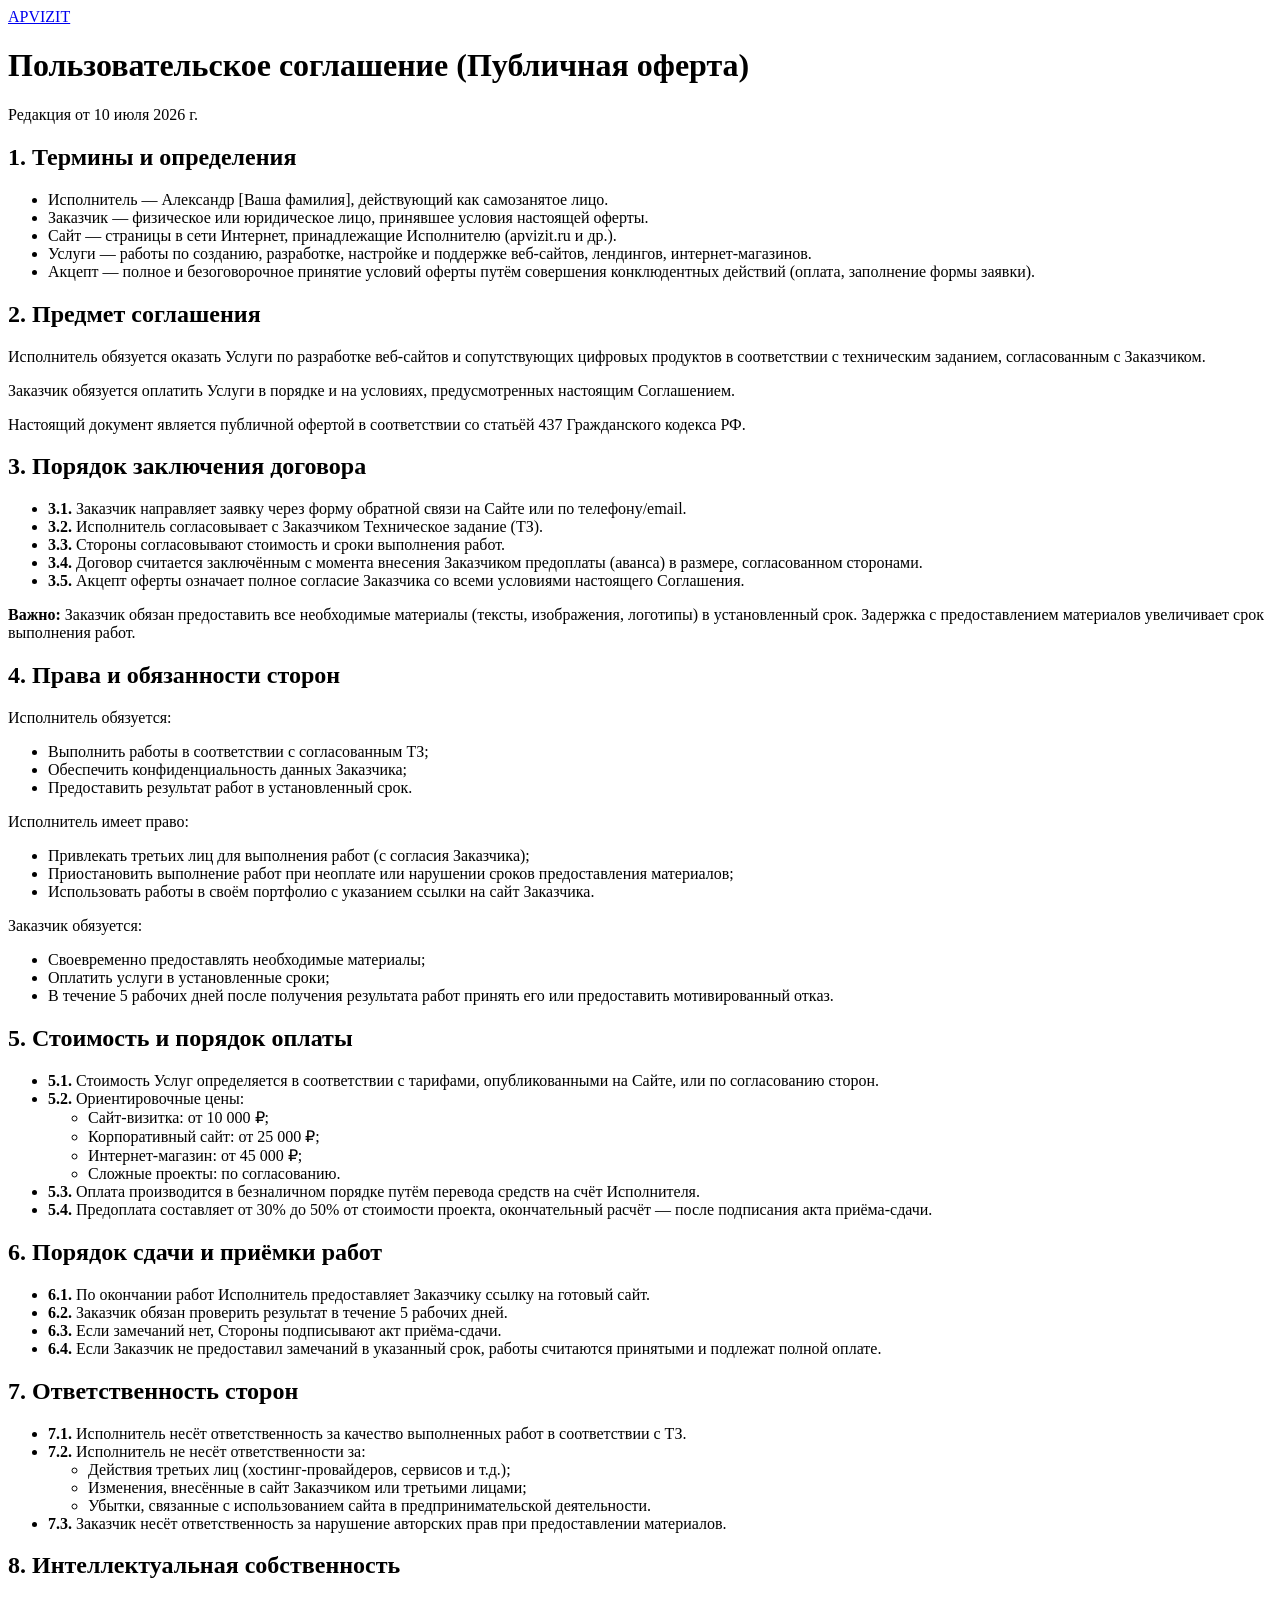
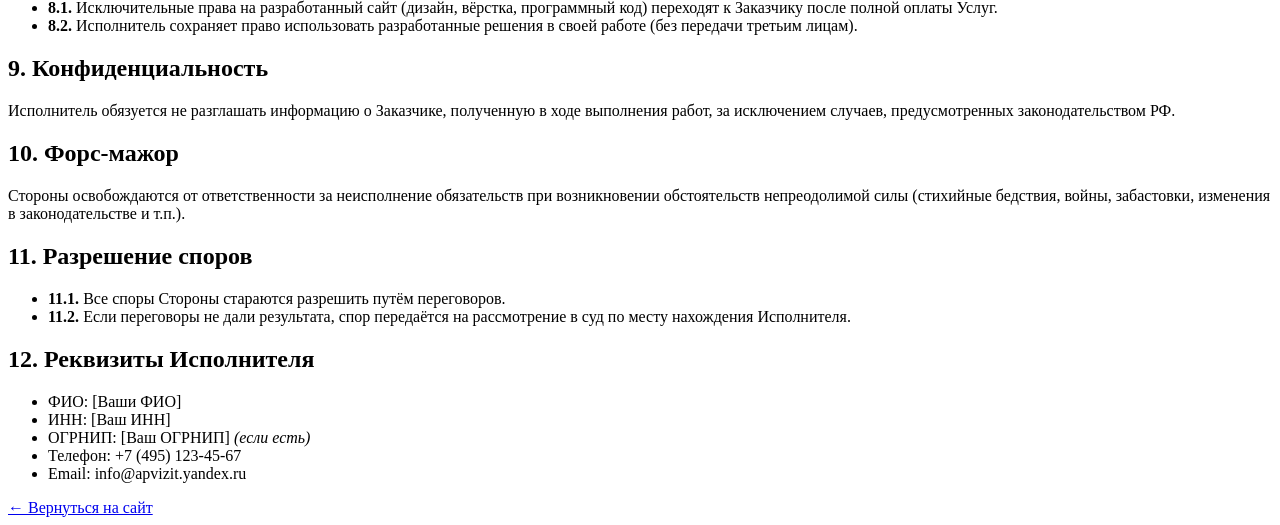
==== oferta.html @ 413f4a04 "Add files via upload" ====
<!DOCTYPE html>
<html lang="ru">
<head>
    <meta charset="UTF-8" />
    <meta name="viewport" content="width=device-width, initial-scale=1.0" />
    <title>Пользовательское соглашение | APVIZIT</title>
    <link rel="icon" type="image/png" href="logo.png">
    <link rel="preconnect" href="https://fonts.googleapis.com">
    <link rel="preconnect" href="https://fonts.gstatic.com" crossorigin>
    <link href="https://fonts.googleapis.com/css2?family=Archivo+Black&family=Inter:wght@400;500;600;700&display=swap" rel="stylesheet">
    <link rel="stylesheet" href="oferta.css">
</head>
<body>
    <div class="policy-container">
        <div class="policy-content">
            <a href="index.html" class="logo-link">
                <span class="logo-text">APVIZIT</span>
            </a>

            <h1>Пользовательское соглашение (Публичная оферта)</h1>
            <p class="date">Редакция от 10 июля 2026 г.</p>

            <h2>1. Термины и определения</h2>
            <ul>
                <li><span class="highlight">Исполнитель</span> — Александр [Ваша фамилия], действующий как самозанятое лицо.</li>
                <li><span class="highlight">Заказчик</span> — физическое или юридическое лицо, принявшее условия настоящей оферты.</li>
                <li><span class="highlight">Сайт</span> — страницы в сети Интернет, принадлежащие Исполнителю (apvizit.ru и др.).</li>
                <li><span class="highlight">Услуги</span> — работы по созданию, разработке, настройке и поддержке веб-сайтов, лендингов, интернет-магазинов.</li>
                <li><span class="highlight">Акцепт</span> — полное и безоговорочное принятие условий оферты путём совершения конклюдентных действий (оплата, заполнение формы заявки).</li>
            </ul>

            <h2>2. Предмет соглашения</h2>
            <p>Исполнитель обязуется оказать Услуги по разработке веб-сайтов и сопутствующих цифровых продуктов в соответствии с техническим заданием, согласованным с Заказчиком.</p>
            <p>Заказчик обязуется оплатить Услуги в порядке и на условиях, предусмотренных настоящим Соглашением.</p>
            <p>Настоящий документ является <span class="highlight">публичной офертой</span> в соответствии со статьёй 437 Гражданского кодекса РФ.</p>

            <h2>3. Порядок заключения договора</h2>
            <ul>
                <li><strong>3.1.</strong> Заказчик направляет заявку через форму обратной связи на Сайте или по телефону/email.</li>
                <li><strong>3.2.</strong> Исполнитель согласовывает с Заказчиком Техническое задание (ТЗ).</li>
                <li><strong>3.3.</strong> Стороны согласовывают стоимость и сроки выполнения работ.</li>
                <li><strong>3.4.</strong> Договор считается заключённым с момента внесения Заказчиком предоплаты (аванса) в размере, согласованном сторонами.</li>
                <li><strong>3.5.</strong> Акцепт оферты означает полное согласие Заказчика со всеми условиями настоящего Соглашения.</li>
            </ul>

            <div class="blockquote">
                <p><strong>Важно:</strong> Заказчик обязан предоставить все необходимые материалы (тексты, изображения, логотипы) в установленный срок. Задержка с предоставлением материалов увеличивает срок выполнения работ.</p>
            </div>

            <h2>4. Права и обязанности сторон</h2>
            <p><span class="highlight">Исполнитель обязуется:</span></p>
            <ul>
                <li>Выполнить работы в соответствии с согласованным ТЗ;</li>
                <li>Обеспечить конфиденциальность данных Заказчика;</li>
                <li>Предоставить результат работ в установленный срок.</li>
            </ul>
            <p><span class="highlight">Исполнитель имеет право:</span></p>
            <ul>
                <li>Привлекать третьих лиц для выполнения работ (с согласия Заказчика);</li>
                <li>Приостановить выполнение работ при неоплате или нарушении сроков предоставления материалов;</li>
                <li>Использовать работы в своём портфолио с указанием ссылки на сайт Заказчика.</li>
            </ul>
            <p><span class="highlight">Заказчик обязуется:</span></p>
            <ul>
                <li>Своевременно предоставлять необходимые материалы;</li>
                <li>Оплатить услуги в установленные сроки;</li>
                <li>В течение 5 рабочих дней после получения результата работ принять его или предоставить мотивированный отказ.</li>
            </ul>

            <h2>5. Стоимость и порядок оплаты</h2>
            <ul>
                <li><strong>5.1.</strong> Стоимость Услуг определяется в соответствии с тарифами, опубликованными на Сайте, или по согласованию сторон.</li>
                <li><strong>5.2.</strong> Ориентировочные цены:
                    <ul>
                        <li>Сайт-визитка: <span class="highlight">от 10 000 ₽</span>;</li>
                        <li>Корпоративный сайт: <span class="highlight">от 25 000 ₽</span>;</li>
                        <li>Интернет-магазин: <span class="highlight">от 45 000 ₽</span>;</li>
                        <li>Сложные проекты: <span class="highlight">по согласованию</span>.</li>
                    </ul>
                </li>
                <li><strong>5.3.</strong> Оплата производится в безналичном порядке путём перевода средств на счёт Исполнителя.</li>
                <li><strong>5.4.</strong> Предоплата составляет от 30% до 50% от стоимости проекта, окончательный расчёт — после подписания акта приёма-сдачи.</li>
            </ul>

            <h2>6. Порядок сдачи и приёмки работ</h2>
            <ul>
                <li><strong>6.1.</strong> По окончании работ Исполнитель предоставляет Заказчику ссылку на готовый сайт.</li>
                <li><strong>6.2.</strong> Заказчик обязан проверить результат в течение <span class="highlight">5 рабочих дней</span>.</li>
                <li><strong>6.3.</strong> Если замечаний нет, Стороны подписывают акт приёма-сдачи.</li>
                <li><strong>6.4.</strong> Если Заказчик не предоставил замечаний в указанный срок, работы считаются принятыми и подлежат полной оплате.</li>
            </ul>

            <h2>7. Ответственность сторон</h2>
            <ul>
                <li><strong>7.1.</strong> Исполнитель несёт ответственность за качество выполненных работ в соответствии с ТЗ.</li>
                <li><strong>7.2.</strong> Исполнитель не несёт ответственности за:
                    <ul>
                        <li>Действия третьих лиц (хостинг-провайдеров, сервисов и т.д.);</li>
                        <li>Изменения, внесённые в сайт Заказчиком или третьими лицами;</li>
                        <li>Убытки, связанные с использованием сайта в предпринимательской деятельности.</li>
                    </ul>
                </li>
                <li><strong>7.3.</strong> Заказчик несёт ответственность за нарушение авторских прав при предоставлении материалов.</li>
            </ul>

            <h2>8. Интеллектуальная собственность</h2>
            <ul>
                <li><strong>8.1.</strong> Исключительные права на разработанный сайт (дизайн, вёрстка, программный код) переходят к Заказчику после полной оплаты Услуг.</li>
                <li><strong>8.2.</strong> Исполнитель сохраняет право использовать разработанные решения в своей работе (без передачи третьим лицам).</li>
            </ul>

            <h2>9. Конфиденциальность</h2>
            <p>Исполнитель обязуется не разглашать информацию о Заказчике, полученную в ходе выполнения работ, за исключением случаев, предусмотренных законодательством РФ.</p>

            <h2>10. Форс-мажор</h2>
            <p>Стороны освобождаются от ответственности за неисполнение обязательств при возникновении обстоятельств непреодолимой силы (стихийные бедствия, войны, забастовки, изменения в законодательстве и т.п.).</p>

            <h2>11. Разрешение споров</h2>
            <ul>
                <li><strong>11.1.</strong> Все споры Стороны стараются разрешить путём переговоров.</li>
                <li><strong>11.2.</strong> Если переговоры не дали результата, спор передаётся на рассмотрение в суд по месту нахождения Исполнителя.</li>
            </ul>

            <h2>12. Реквизиты Исполнителя</h2>
            <ul>
                <li><span class="highlight">ФИО:</span> [Ваши ФИО]</li>
                <li><span class="highlight">ИНН:</span> [Ваш ИНН]</li>
                <li><span class="highlight">ОГРНИП:</span> [Ваш ОГРНИП] <em>(если есть)</em></li>
                <li><span class="highlight">Телефон:</span> +7 (495) 123-45-67</li>
                <li><span class="highlight">Email:</span> info@apvizit.yandex.ru</li>
            </ul>

            <a href="index.html" class="back-link">← Вернуться на сайт</a>
        </div>
    </div>
</body>
</html>
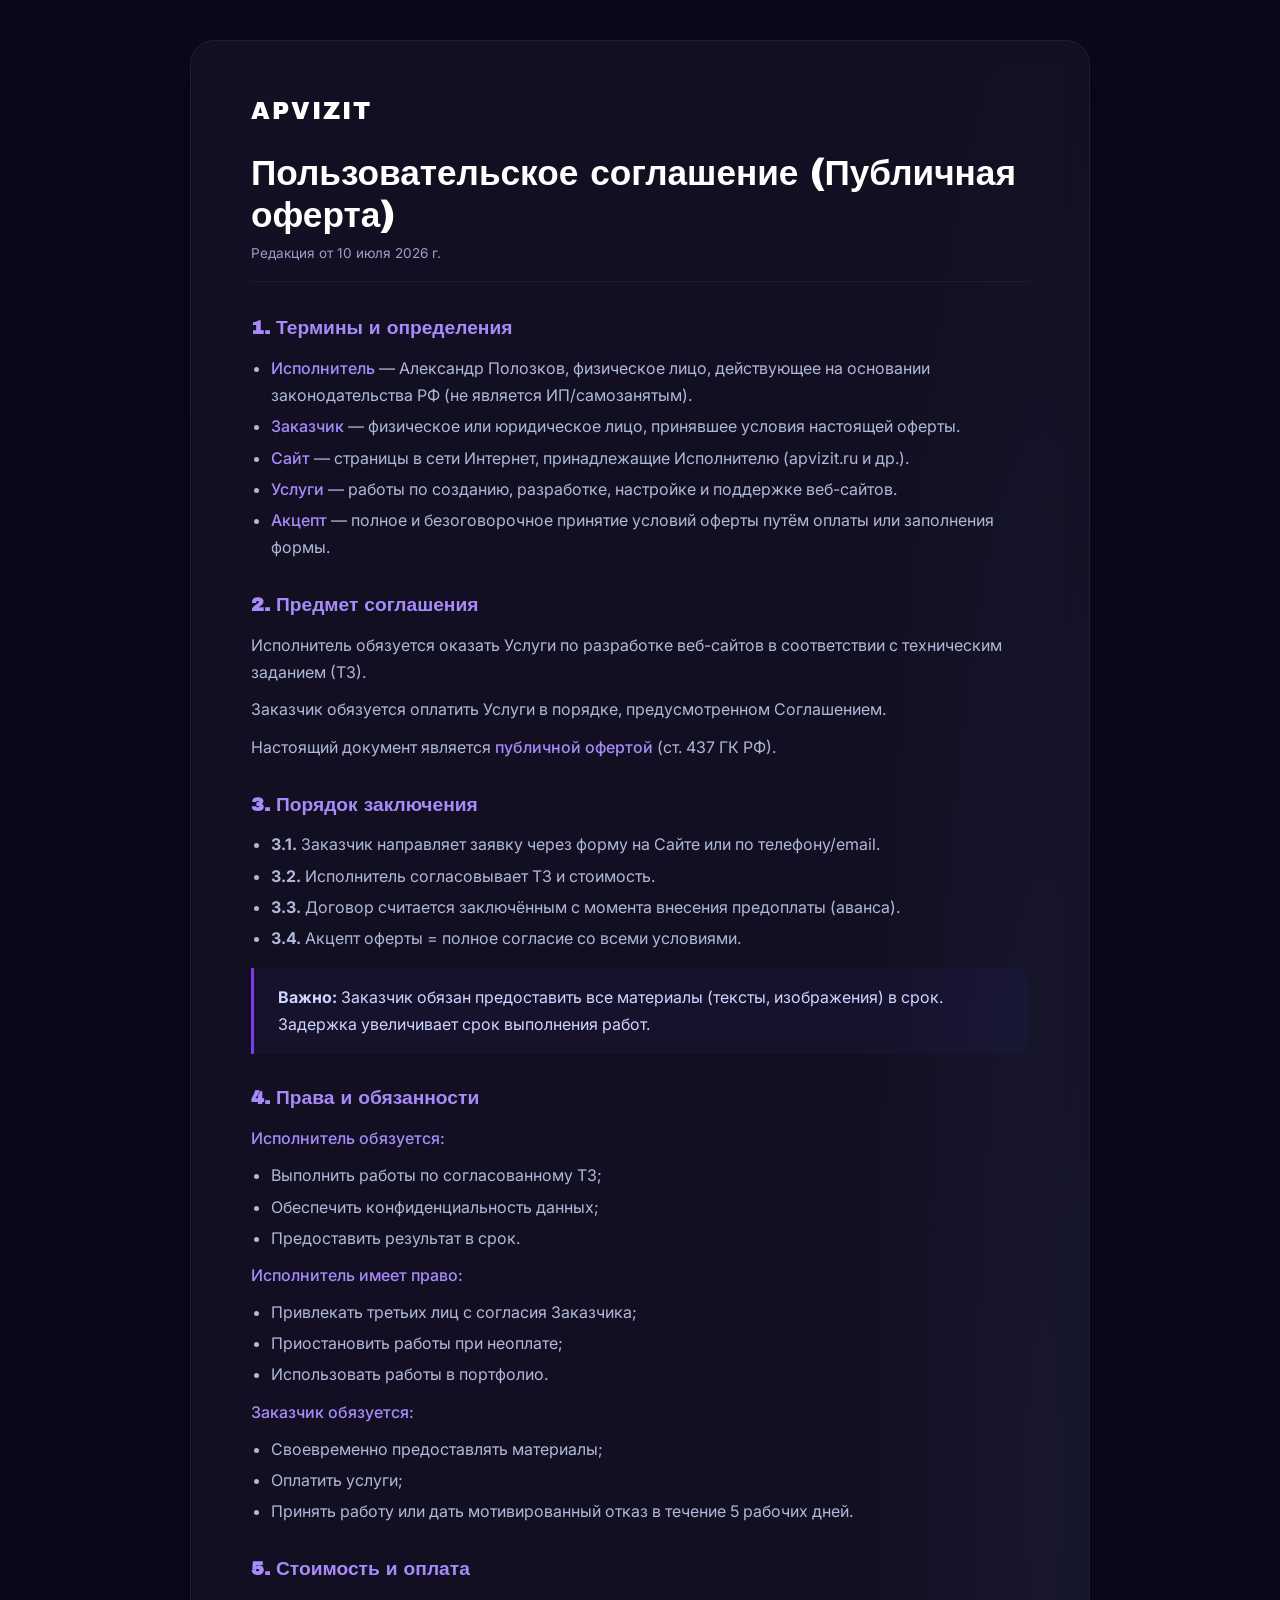
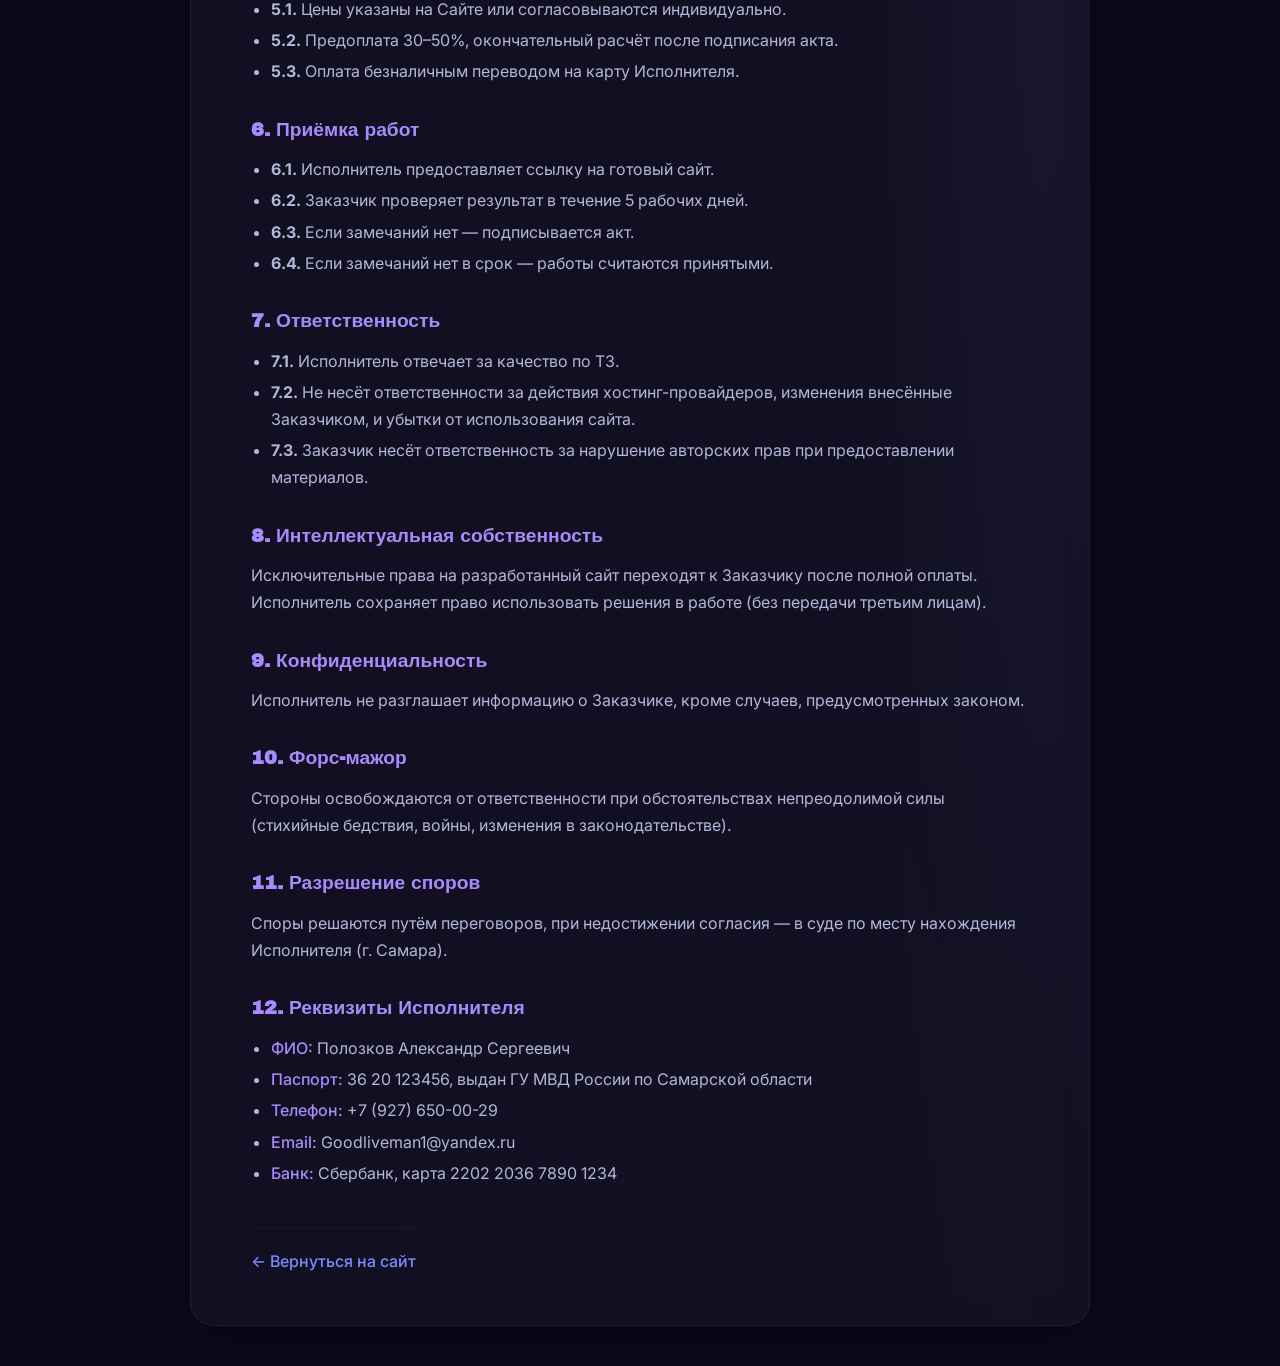
==== commit 913f6e3c: "Update oferta.html" ====
--- a/oferta.html
+++ b/oferta.html
@@ -22,116 +22,95 @@
 
             <h2>1. Термины и определения</h2>
             <ul>
-                <li><span class="highlight">Исполнитель</span> — Александр [Ваша фамилия], действующий как самозанятое лицо.</li>
+                <li><span class="highlight">Исполнитель</span> — Александр Полозков, физическое лицо, действующее на основании законодательства РФ (не является ИП/самозанятым).</li>
                 <li><span class="highlight">Заказчик</span> — физическое или юридическое лицо, принявшее условия настоящей оферты.</li>
                 <li><span class="highlight">Сайт</span> — страницы в сети Интернет, принадлежащие Исполнителю (apvizit.ru и др.).</li>
-                <li><span class="highlight">Услуги</span> — работы по созданию, разработке, настройке и поддержке веб-сайтов, лендингов, интернет-магазинов.</li>
-                <li><span class="highlight">Акцепт</span> — полное и безоговорочное принятие условий оферты путём совершения конклюдентных действий (оплата, заполнение формы заявки).</li>
+                <li><span class="highlight">Услуги</span> — работы по созданию, разработке, настройке и поддержке веб-сайтов.</li>
+                <li><span class="highlight">Акцепт</span> — полное и безоговорочное принятие условий оферты путём оплаты или заполнения формы.</li>
             </ul>
 
             <h2>2. Предмет соглашения</h2>
-            <p>Исполнитель обязуется оказать Услуги по разработке веб-сайтов и сопутствующих цифровых продуктов в соответствии с техническим заданием, согласованным с Заказчиком.</p>
-            <p>Заказчик обязуется оплатить Услуги в порядке и на условиях, предусмотренных настоящим Соглашением.</p>
-            <p>Настоящий документ является <span class="highlight">публичной офертой</span> в соответствии со статьёй 437 Гражданского кодекса РФ.</p>
+            <p>Исполнитель обязуется оказать Услуги по разработке веб-сайтов в соответствии с техническим заданием (ТЗ).</p>
+            <p>Заказчик обязуется оплатить Услуги в порядке, предусмотренном Соглашением.</p>
+            <p>Настоящий документ является <span class="highlight">публичной офертой</span> (ст. 437 ГК РФ).</p>
 
-            <h2>3. Порядок заключения договора</h2>
+            <h2>3. Порядок заключения</h2>
             <ul>
-                <li><strong>3.1.</strong> Заказчик направляет заявку через форму обратной связи на Сайте или по телефону/email.</li>
-                <li><strong>3.2.</strong> Исполнитель согласовывает с Заказчиком Техническое задание (ТЗ).</li>
-                <li><strong>3.3.</strong> Стороны согласовывают стоимость и сроки выполнения работ.</li>
-                <li><strong>3.4.</strong> Договор считается заключённым с момента внесения Заказчиком предоплаты (аванса) в размере, согласованном сторонами.</li>
-                <li><strong>3.5.</strong> Акцепт оферты означает полное согласие Заказчика со всеми условиями настоящего Соглашения.</li>
+                <li><strong>3.1.</strong> Заказчик направляет заявку через форму на Сайте или по телефону/email.</li>
+                <li><strong>3.2.</strong> Исполнитель согласовывает ТЗ и стоимость.</li>
+                <li><strong>3.3.</strong> Договор считается заключённым с момента внесения предоплаты (аванса).</li>
+                <li><strong>3.4.</strong> Акцепт оферты = полное согласие со всеми условиями.</li>
             </ul>
 
             <div class="blockquote">
-                <p><strong>Важно:</strong> Заказчик обязан предоставить все необходимые материалы (тексты, изображения, логотипы) в установленный срок. Задержка с предоставлением материалов увеличивает срок выполнения работ.</p>
+                <p><strong>Важно:</strong> Заказчик обязан предоставить все материалы (тексты, изображения) в срок. Задержка увеличивает срок выполнения работ.</p>
             </div>
 
-            <h2>4. Права и обязанности сторон</h2>
+            <h2>4. Права и обязанности</h2>
             <p><span class="highlight">Исполнитель обязуется:</span></p>
             <ul>
-                <li>Выполнить работы в соответствии с согласованным ТЗ;</li>
-                <li>Обеспечить конфиденциальность данных Заказчика;</li>
-                <li>Предоставить результат работ в установленный срок.</li>
+                <li>Выполнить работы по согласованному ТЗ;</li>
+                <li>Обеспечить конфиденциальность данных;</li>
+                <li>Предоставить результат в срок.</li>
             </ul>
             <p><span class="highlight">Исполнитель имеет право:</span></p>
             <ul>
-                <li>Привлекать третьих лиц для выполнения работ (с согласия Заказчика);</li>
-                <li>Приостановить выполнение работ при неоплате или нарушении сроков предоставления материалов;</li>
-                <li>Использовать работы в своём портфолио с указанием ссылки на сайт Заказчика.</li>
+                <li>Привлекать третьих лиц с согласия Заказчика;</li>
+                <li>Приостановить работы при неоплате;</li>
+                <li>Использовать работы в портфолио.</li>
             </ul>
             <p><span class="highlight">Заказчик обязуется:</span></p>
             <ul>
-                <li>Своевременно предоставлять необходимые материалы;</li>
-                <li>Оплатить услуги в установленные сроки;</li>
-                <li>В течение 5 рабочих дней после получения результата работ принять его или предоставить мотивированный отказ.</li>
+                <li>Своевременно предоставлять материалы;</li>
+                <li>Оплатить услуги;</li>
+                <li>Принять работу или дать мотивированный отказ в течение 5 рабочих дней.</li>
             </ul>
 
-            <h2>5. Стоимость и порядок оплаты</h2>
+            <h2>5. Стоимость и оплата</h2>
             <ul>
-                <li><strong>5.1.</strong> Стоимость Услуг определяется в соответствии с тарифами, опубликованными на Сайте, или по согласованию сторон.</li>
-                <li><strong>5.2.</strong> Ориентировочные цены:
-                    <ul>
-                        <li>Сайт-визитка: <span class="highlight">от 10 000 ₽</span>;</li>
-                        <li>Корпоративный сайт: <span class="highlight">от 25 000 ₽</span>;</li>
-                        <li>Интернет-магазин: <span class="highlight">от 45 000 ₽</span>;</li>
-                        <li>Сложные проекты: <span class="highlight">по согласованию</span>.</li>
-                    </ul>
-                </li>
-                <li><strong>5.3.</strong> Оплата производится в безналичном порядке путём перевода средств на счёт Исполнителя.</li>
-                <li><strong>5.4.</strong> Предоплата составляет от 30% до 50% от стоимости проекта, окончательный расчёт — после подписания акта приёма-сдачи.</li>
+                <li><strong>5.1.</strong> Цены указаны на Сайте или согласовываются индивидуально.</li>
+                <li><strong>5.2.</strong> Предоплата 30–50%, окончательный расчёт после подписания акта.</li>
+                <li><strong>5.3.</strong> Оплата безналичным переводом на карту Исполнителя.</li>
             </ul>
 
-            <h2>6. Порядок сдачи и приёмки работ</h2>
+            <h2>6. Приёмка работ</h2>
             <ul>
-                <li><strong>6.1.</strong> По окончании работ Исполнитель предоставляет Заказчику ссылку на готовый сайт.</li>
-                <li><strong>6.2.</strong> Заказчик обязан проверить результат в течение <span class="highlight">5 рабочих дней</span>.</li>
-                <li><strong>6.3.</strong> Если замечаний нет, Стороны подписывают акт приёма-сдачи.</li>
-                <li><strong>6.4.</strong> Если Заказчик не предоставил замечаний в указанный срок, работы считаются принятыми и подлежат полной оплате.</li>
+                <li><strong>6.1.</strong> Исполнитель предоставляет ссылку на готовый сайт.</li>
+                <li><strong>6.2.</strong> Заказчик проверяет результат в течение 5 рабочих дней.</li>
+                <li><strong>6.3.</strong> Если замечаний нет — подписывается акт.</li>
+                <li><strong>6.4.</strong> Если замечаний нет в срок — работы считаются принятыми.</li>
             </ul>
 
-            <h2>7. Ответственность сторон</h2>
+            <h2>7. Ответственность</h2>
             <ul>
-                <li><strong>7.1.</strong> Исполнитель несёт ответственность за качество выполненных работ в соответствии с ТЗ.</li>
-                <li><strong>7.2.</strong> Исполнитель не несёт ответственности за:
-                    <ul>
-                        <li>Действия третьих лиц (хостинг-провайдеров, сервисов и т.д.);</li>
-                        <li>Изменения, внесённые в сайт Заказчиком или третьими лицами;</li>
-                        <li>Убытки, связанные с использованием сайта в предпринимательской деятельности.</li>
-                    </ul>
-                </li>
+                <li><strong>7.1.</strong> Исполнитель отвечает за качество по ТЗ.</li>
+                <li><strong>7.2.</strong> Не несёт ответственности за действия хостинг-провайдеров, изменения внесённые Заказчиком, и убытки от использования сайта.</li>
                 <li><strong>7.3.</strong> Заказчик несёт ответственность за нарушение авторских прав при предоставлении материалов.</li>
             </ul>
 
             <h2>8. Интеллектуальная собственность</h2>
-            <ul>
-                <li><strong>8.1.</strong> Исключительные права на разработанный сайт (дизайн, вёрстка, программный код) переходят к Заказчику после полной оплаты Услуг.</li>
-                <li><strong>8.2.</strong> Исполнитель сохраняет право использовать разработанные решения в своей работе (без передачи третьим лицам).</li>
-            </ul>
+            <p>Исключительные права на разработанный сайт переходят к Заказчику после полной оплаты. Исполнитель сохраняет право использовать решения в работе (без передачи третьим лицам).</p>
 
             <h2>9. Конфиденциальность</h2>
-            <p>Исполнитель обязуется не разглашать информацию о Заказчике, полученную в ходе выполнения работ, за исключением случаев, предусмотренных законодательством РФ.</p>
+            <p>Исполнитель не разглашает информацию о Заказчике, кроме случаев, предусмотренных законом.</p>
 
             <h2>10. Форс-мажор</h2>
-            <p>Стороны освобождаются от ответственности за неисполнение обязательств при возникновении обстоятельств непреодолимой силы (стихийные бедствия, войны, забастовки, изменения в законодательстве и т.п.).</p>
+            <p>Стороны освобождаются от ответственности при обстоятельствах непреодолимой силы (стихийные бедствия, войны, изменения в законодательстве).</p>
 
             <h2>11. Разрешение споров</h2>
-            <ul>
-                <li><strong>11.1.</strong> Все споры Стороны стараются разрешить путём переговоров.</li>
-                <li><strong>11.2.</strong> Если переговоры не дали результата, спор передаётся на рассмотрение в суд по месту нахождения Исполнителя.</li>
-            </ul>
+            <p>Споры решаются путём переговоров, при недостижении согласия — в суде по месту нахождения Исполнителя (г. Самара).</p>
 
             <h2>12. Реквизиты Исполнителя</h2>
             <ul>
-                <li><span class="highlight">ФИО:</span> [Ваши ФИО]</li>
-                <li><span class="highlight">ИНН:</span> [Ваш ИНН]</li>
-                <li><span class="highlight">ОГРНИП:</span> [Ваш ОГРНИП] <em>(если есть)</em></li>
-                <li><span class="highlight">Телефон:</span> +7 (495) 123-45-67</li>
-                <li><span class="highlight">Email:</span> info@apvizit.yandex.ru</li>
+                <li><span class="highlight">ФИО:</span> Полозков Александр Сергеевич</li>
+                <li><span class="highlight">Паспорт:</span> 36 20 123456, выдан ГУ МВД России по Самарской области</li>
+                <li><span class="highlight">Телефон:</span> +7 (927) 650-00-29</li>
+                <li><span class="highlight">Email:</span> Goodliveman1@yandex.ru</li>
+                <li><span class="highlight">Банк:</span> Сбербанк, карта 2202 2036 7890 1234</li>
             </ul>
 
             <a href="index.html" class="back-link">← Вернуться на сайт</a>
         </div>
     </div>
 </body>
-</html>+</html>
--- a/oferta.css
+++ b/oferta.css
@@ -0,0 +1,191 @@
+* {
+    margin: 0;
+    padding: 0;
+    box-sizing: border-box;
+}
+
+body {
+    background: #0b081b;
+    color: #fff;
+    font-family: 'Inter', Arial, sans-serif;
+    line-height: 1.7;
+    padding: 40px 20px;
+    min-height: 100vh;
+    display: flex;
+    align-items: center;
+    justify-content: center;
+}
+
+.policy-container {
+    max-width: 900px;
+    width: 100%;
+    margin: 0 auto;
+    background: rgba(255, 255, 255, 0.03);
+    backdrop-filter: blur(16px);
+    -webkit-backdrop-filter: blur(16px);
+    border-radius: 24px;
+    padding: 50px 60px;
+    border: 1px solid rgba(255, 255, 255, 0.06);
+    box-shadow: 0 8px 60px rgba(0, 0, 0, 0.3);
+    position: relative;
+    overflow: hidden;
+}
+
+.policy-container::before {
+    content: '';
+    position: absolute;
+    top: -50%;
+    left: -30%;
+    width: 80%;
+    height: 200%;
+    background: linear-gradient(135deg, rgba(255, 255, 255, 0.03) 0%, transparent 40%, transparent 60%, rgba(255, 255, 255, 0.01) 100%);
+    transform: rotate(-15deg);
+    pointer-events: none;
+}
+
+.policy-container::after {
+    content: '';
+    position: absolute;
+    top: -20%;
+    right: -20%;
+    width: 50%;
+    height: 140%;
+    background: radial-gradient(ellipse at center, rgba(120, 160, 255, 0.05) 0%, transparent 60%);
+    pointer-events: none;
+}
+
+.policy-content {
+    position: relative;
+    z-index: 2;
+}
+
+.logo-link {
+    display: inline-block;
+    margin-bottom: 20px;
+    text-decoration: none;
+}
+
+.logo-text {
+    font-family: 'Archivo Black', sans-serif;
+    font-size: 1.5rem;
+    color: #fff;
+    letter-spacing: 2px;
+}
+
+.logo-text span {
+    color: #7c8cff;
+}
+
+h1 {
+    font-family: 'Archivo Black', sans-serif;
+    font-size: 2.2rem;
+    margin-bottom: 6px;
+    line-height: 1.2;
+}
+
+.date {
+    color: #989fc9;
+    font-size: 0.85rem;
+    margin-bottom: 30px;
+    padding-bottom: 16px;
+    border-bottom: 1px solid rgba(255, 255, 255, 0.04);
+}
+
+h2 {
+    font-family: 'Archivo Black', sans-serif;
+    font-size: 1.2rem;
+    margin-top: 28px;
+    margin-bottom: 10px;
+    color: #a78bfa;
+}
+
+p {
+    color: #b0b8d9;
+    margin-bottom: 10px;
+}
+
+ul {
+    padding-left: 20px;
+    margin-bottom: 10px;
+}
+
+ul li {
+    color: #b0b8d9;
+    margin-bottom: 4px;
+}
+
+ul ul {
+    margin-top: 4px;
+    margin-bottom: 4px;
+}
+
+.highlight {
+    color: #a78bfa;
+    font-weight: 500;
+}
+
+.blockquote {
+    background: rgba(82, 58, 237, 0.05);
+    border-left: 3px solid #7c3aed;
+    padding: 16px 24px;
+    margin: 16px 0;
+    border-radius: 0 12px 12px 0;
+}
+
+.blockquote p {
+    color: #d0d5ff;
+    margin-bottom: 0;
+}
+
+.back-link {
+    display: inline-flex;
+    align-items: center;
+    gap: 8px;
+    margin-top: 30px;
+    padding-top: 20px;
+    border-top: 1px solid rgba(255, 255, 255, 0.04);
+    color: #7c8cff;
+    text-decoration: none;
+    font-weight: 500;
+    transition: all 0.3s;
+}
+
+.back-link:hover {
+    color: #a78bfa;
+    gap: 12px;
+}
+
+@media (max-width: 768px) {
+    body {
+        padding: 20px 16px;
+    }
+    .policy-container {
+        padding: 30px 24px;
+        border-radius: 18px;
+    }
+    h1 {
+        font-size: 1.6rem;
+    }
+    h2 {
+        font-size: 1rem;
+    }
+}
+
+@media (max-width: 480px) {
+    .policy-container {
+        padding: 24px 16px;
+        border-radius: 14px;
+    }
+    h1 {
+        font-size: 1.3rem;
+    }
+    .logo-text {
+        font-size: 1.2rem;
+    }
+    ul {
+        padding-left: 16px;
+    }
+    .blockquote {
+        padding: 12px 16px;
+    }
+}
